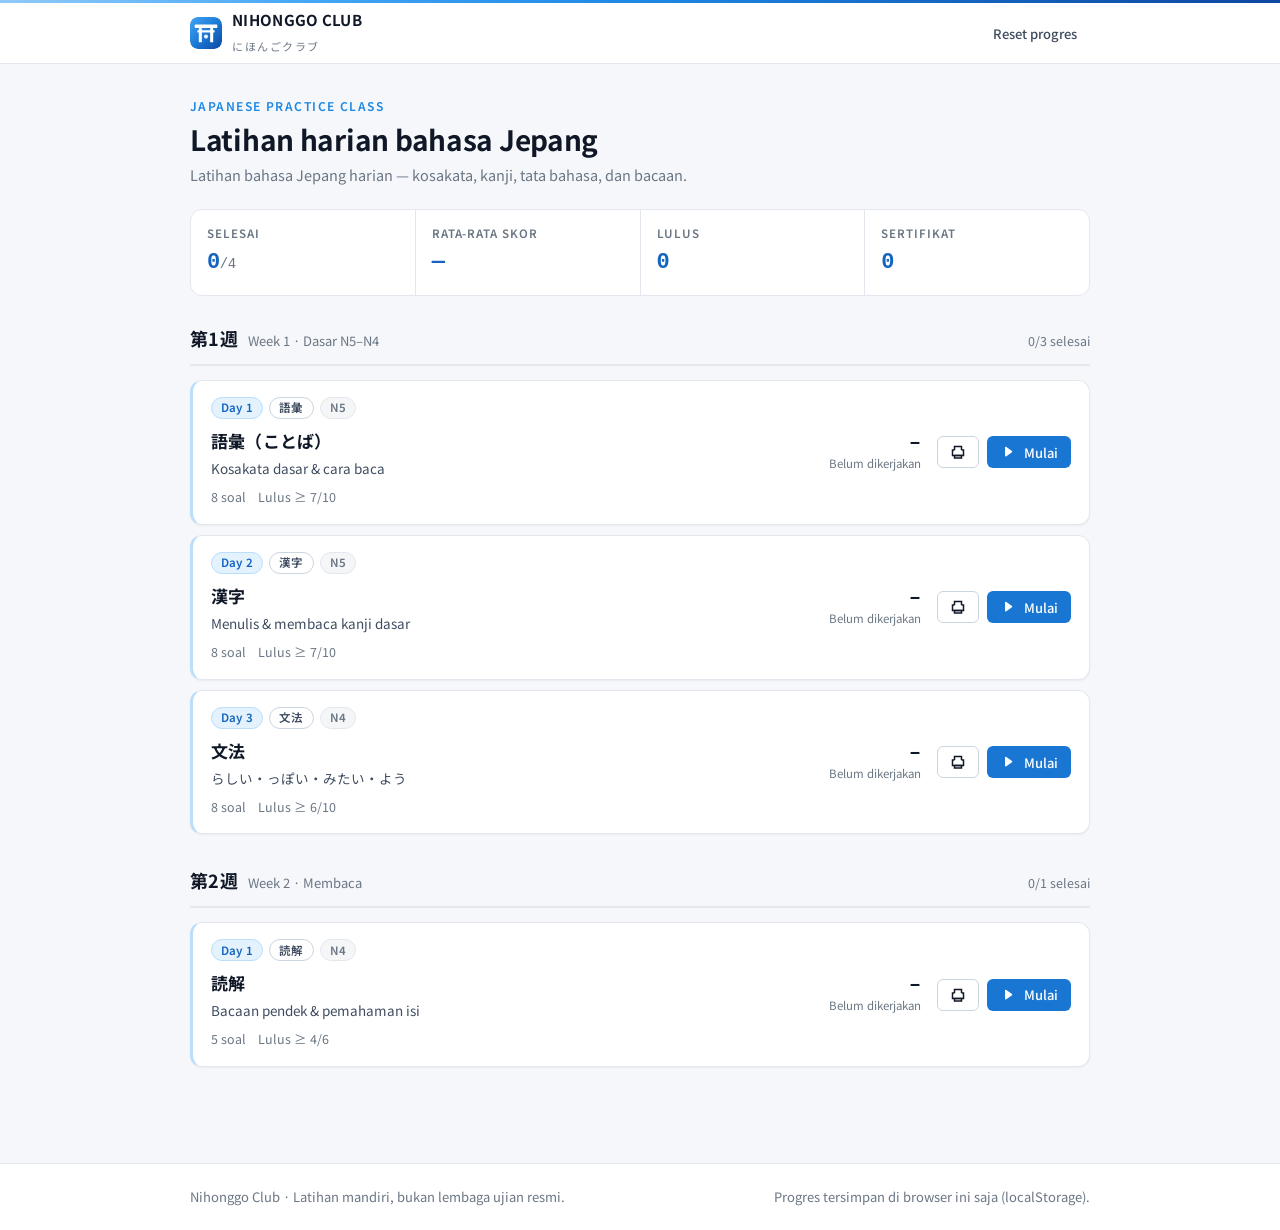
==== index.html @ 47287358 "Nihonggo Club: platform latihan bahasa Jepang berbasis JSON - index/quiz/result/certificate/print un" ====
<!DOCTYPE html>
<html lang="id">
<head>
<meta charset="UTF-8">
<meta name="viewport" content="width=device-width, initial-scale=1">
<title>Nihonggo Club — Latihan Bahasa Jepang</title>
<meta name="description" content="Kumpulan latihan bahasa Jepang harian: kosakata, kanji, tata bahasa, dan bacaan. Kerjakan, lihat hasil, cetak soal, dan unduh sertifikat.">
<link rel="icon" href="assets/logo.svg">
<link rel="preconnect" href="https://fonts.googleapis.com">
<link rel="preconnect" href="https://fonts.gstatic.com" crossorigin>
<link href="https://fonts.googleapis.com/css2?family=Noto+Sans+JP:wght@400;500;700&display=swap" rel="stylesheet">
<link rel="stylesheet" href="css/style.css">
<link rel="stylesheet" href="css/home.css">
</head>
<body>
<div class="accent-bar"></div>

<header class="site-header">
  <div class="container site-header__inner">
    <a class="brand" href="index.html">
      <img src="assets/logo.svg" alt="">
      <span>
        <span class="brand__name">NIHONGGO CLUB</span><br>
        <span class="brand__jp">にほんごクラブ</span>
      </span>
    </a>
    <nav class="site-nav">
      <button type="button" class="btn btn--ghost btn--sm" id="resetProgress">Reset progres</button>
    </nav>
  </div>
</header>

<main class="site-main">
  <div class="container">

    <section class="hero">
      <p class="page-head__eyebrow">Japanese Practice Class</p>
      <h1 class="hero__title">Latihan harian bahasa Jepang</h1>
      <p class="hero__sub" id="tagline">Kosakata, kanji, tata bahasa, dan bacaan — dikerjakan langsung di browser.</p>
    </section>

    <section class="stats" id="stats" hidden>
      <div class="stat">
        <div class="stat__label">Selesai</div>
        <div class="stat__value" id="statDone">0<span class="stat__unit" id="statTotal">/0</span></div>
      </div>
      <div class="stat">
        <div class="stat__label">Rata-rata skor</div>
        <div class="stat__value" id="statAvg">—</div>
      </div>
      <div class="stat">
        <div class="stat__label">Lulus</div>
        <div class="stat__value" id="statPass">0</div>
      </div>
      <div class="stat">
        <div class="stat__label">Sertifikat</div>
        <div class="stat__value" id="statCert">0</div>
      </div>
    </section>

    <div id="app">
      <p class="skeleton-note">Memuat daftar materi…</p>
    </div>

  </div>
</main>

<footer class="site-footer">
  <div class="container site-footer__inner">
    <span>Nihonggo Club · Latihan mandiri, bukan lembaga ujian resmi.</span>
    <span>Progres tersimpan di browser ini saja (localStorage).</span>
  </div>
</footer>

<script src="js/common.js"></script>
<script src="js/app.js"></script>
</body>
</html>
---- css/style.css ----
/* ==========================================================================
   Nihonggo Club — base
   Tokens, layout, header/footer, cards, badges, buttons (shadcn-style)
   ========================================================================== */

/* --- Palette ------------------------------------------------------------ */
:root {
  --alice-blue: #e3f2fd;
  --icy-blue: #bbdefb;
  --sky-blue: #90caf9;
  --cool-sky: #64b5f6;
  --cool-sky-2: #42a5f5;
  --dodger-blue: #2196f3;
  --brilliant-azure: #1e88e5;
  --twitter-blue: #1976d2;
  --ocean-deep: #1565c0;
  --cobalt-blue: #0d47a1;

  --gradient-brand: linear-gradient(90deg, #90caf9, #42a5f5, #1e88e5, #1565c0, #0d47a1);

  /* Semantic */
  --primary: var(--twitter-blue);
  --primary-hover: var(--ocean-deep);
  --primary-soft: var(--alice-blue);

  --ink: #101827;
  --ink-soft: #3f4c5f;
  --muted: #6b7684;
  --line: #e4e8ee;
  --line-strong: #cbd5e1;
  --bg: #f5f7fa;
  --card: #ffffff;

  --success: #15803d;
  --success-soft: #edfaf1;
  --success-line: #bbe6c9;
  --danger: #b42318;
  --danger-soft: #fdf2f1;
  --danger-line: #f2c9c4;
  --warning: #b45309;
  --warning-soft: #fff8ed;

  --radius: 12px;
  --radius-sm: 8px;
  --ring: rgba(25, 118, 210, 0.35);

  --shadow-sm: 0 1px 2px rgba(16, 24, 39, 0.05);
  --shadow: 0 1px 3px rgba(16, 24, 39, 0.06), 0 8px 24px -12px rgba(13, 71, 161, 0.18);

  --font-sans: -apple-system, BlinkMacSystemFont, "Segoe UI", Roboto, "Helvetica Neue",
    "Noto Sans JP", "Yu Gothic UI", "Hiragino Kaku Gothic ProN", Meiryo, sans-serif;
  --font-jp: "Noto Sans JP", "Yu Gothic UI", "Hiragino Kaku Gothic ProN", Meiryo, sans-serif;
  --font-serif-jp: "Noto Serif JP", "Yu Mincho", "Hiragino Mincho ProN", "MS Mincho", serif;
  --font-mono: ui-monospace, SFMono-Regular, "SF Mono", Menlo, Consolas, monospace;
}

/* --- Reset -------------------------------------------------------------- */
*,
*::before,
*::after { box-sizing: border-box; }

html { -webkit-text-size-adjust: 100%; }

body {
  margin: 0;
  background: var(--bg);
  color: var(--ink);
  font-family: var(--font-sans);
  font-size: 15px;
  line-height: 1.65;
  -webkit-font-smoothing: antialiased;
}

h1, h2, h3, h4, p, figure { margin: 0; }
ul, ol { margin: 0; padding: 0; list-style: none; }
img, svg { display: block; max-width: 100%; }
a { color: var(--primary); text-decoration: none; }
a:hover { text-decoration: underline; }
input, button, select, textarea { font: inherit; color: inherit; }
:focus-visible { outline: none; }

/* --- Layout ------------------------------------------------------------- */
.container {
  width: 100%;
  max-width: 940px;
  margin: 0 auto;
  padding: 0 20px;
}
.container-narrow { max-width: 760px; }

.accent-bar {
  height: 3px;
  background: var(--gradient-brand);
}

.site-header {
  background: var(--card);
  border-bottom: 1px solid var(--line);
  position: sticky;
  top: 0;
  z-index: 30;
}
.site-header__inner {
  display: flex;
  align-items: center;
  gap: 16px;
  min-height: 60px;
}
.brand {
  display: flex;
  align-items: center;
  gap: 10px;
  color: var(--ink);
  text-decoration: none;
}
.brand:hover { text-decoration: none; }
.brand img { width: 32px; height: 32px; border-radius: 8px; }
.brand__name {
  font-size: 15px;
  font-weight: 700;
  letter-spacing: 0.02em;
  line-height: 1.15;
}
.brand__jp {
  font-family: var(--font-jp);
  font-size: 11px;
  color: var(--muted);
  letter-spacing: 0.14em;
  line-height: 1.2;
}
.site-nav {
  margin-left: auto;
  display: flex;
  align-items: center;
  gap: 6px;
}

.site-main { padding: 32px 0 64px; }

.site-footer {
  border-top: 1px solid var(--line);
  background: var(--card);
  padding: 22px 0;
  color: var(--muted);
  font-size: 13px;
}
.site-footer__inner {
  display: flex;
  flex-wrap: wrap;
  gap: 8px 16px;
  align-items: center;
  justify-content: space-between;
}

/* --- Page heading ------------------------------------------------------- */
.page-head { margin-bottom: 24px; }
.page-head__eyebrow {
  font-size: 12px;
  font-weight: 600;
  letter-spacing: 0.12em;
  text-transform: uppercase;
  color: var(--brilliant-azure);
  margin-bottom: 6px;
}
.page-head h1 {
  font-family: var(--font-jp);
  font-size: 26px;
  font-weight: 700;
  letter-spacing: 0.01em;
}
.page-head__sub {
  color: var(--muted);
  font-size: 14px;
  margin-top: 4px;
}

/* --- Card --------------------------------------------------------------- */
.card {
  background: var(--card);
  border: 1px solid var(--line);
  border-radius: var(--radius);
  box-shadow: var(--shadow-sm);
}
.card__body { padding: 20px; }
.card__head {
  padding: 14px 20px;
  border-bottom: 1px solid var(--line);
  display: flex;
  align-items: center;
  gap: 12px;
}
.card__title {
  font-size: 14px;
  font-weight: 600;
  letter-spacing: 0.01em;
}

/* --- Badge -------------------------------------------------------------- */
.badge {
  display: inline-flex;
  align-items: center;
  gap: 5px;
  height: 22px;
  padding: 0 9px;
  border-radius: 999px;
  border: 1px solid var(--line-strong);
  background: #fff;
  color: var(--ink-soft);
  font-size: 11.5px;
  font-weight: 600;
  letter-spacing: 0.02em;
  white-space: nowrap;
}
.badge--brand { background: var(--alice-blue); border-color: var(--icy-blue); color: var(--ocean-deep); }
.badge--pass { background: var(--success-soft); border-color: var(--success-line); color: var(--success); }
.badge--fail { background: var(--danger-soft); border-color: var(--danger-line); color: var(--danger); }
.badge--muted { background: #f4f6f8; border-color: var(--line); color: var(--muted); }

/* --- Buttons (shadcn/ui style) ------------------------------------------ */
.btn {
  display: inline-flex;
  align-items: center;
  justify-content: center;
  gap: 8px;
  height: 36px;
  padding: 0 16px;
  border: 1px solid transparent;
  border-radius: var(--radius-sm);
  background: transparent;
  font-size: 14px;
  font-weight: 500;
  line-height: 1;
  white-space: nowrap;
  text-decoration: none;
  cursor: pointer;
  user-select: none;
  transition: background-color 0.15s ease, border-color 0.15s ease, color 0.15s ease,
    box-shadow 0.15s ease, opacity 0.15s ease;
}
.btn:hover { text-decoration: none; }
.btn:focus-visible { box-shadow: 0 0 0 2px #fff, 0 0 0 4px var(--ring); }
.btn:disabled,
.btn[aria-disabled="true"] { opacity: 0.5; pointer-events: none; }
.btn svg { width: 16px; height: 16px; flex: none; }

.btn--primary { background: var(--primary); color: #fff; }
.btn--primary:hover { background: var(--primary-hover); }
.btn--primary:active { background: var(--cobalt-blue); }

.btn--secondary { background: var(--alice-blue); color: var(--ocean-deep); }
.btn--secondary:hover { background: var(--icy-blue); }

.btn--outline { border-color: var(--line-strong); background: #fff; color: var(--ink); }
.btn--outline:hover { background: var(--alice-blue); border-color: var(--sky-blue); color: var(--ocean-deep); }

.btn--ghost { color: var(--ink-soft); }
.btn--ghost:hover { background: var(--alice-blue); color: var(--ocean-deep); }

.btn--destructive { background: var(--danger); color: #fff; }
.btn--destructive:hover { background: #93231a; }

.btn--link { height: auto; padding: 0; color: var(--primary); text-underline-offset: 4px; }
.btn--link:hover { text-decoration: underline; }

.btn--sm { height: 32px; padding: 0 12px; font-size: 13px; border-radius: 6px; }
.btn--lg { height: 44px; padding: 0 22px; font-size: 15px; }
.btn--icon { width: 36px; padding: 0; }
.btn--block { width: 100%; }

.btn-row {
  display: flex;
  flex-wrap: wrap;
  gap: 8px;
}

/* --- Form --------------------------------------------------------------- */
.field { display: block; }
.field__label {
  display: block;
  font-size: 13px;
  font-weight: 600;
  margin-bottom: 6px;
  color: var(--ink-soft);
}
.input {
  display: block;
  width: 100%;
  height: 40px;
  padding: 0 12px;
  border: 1px solid var(--line-strong);
  border-radius: var(--radius-sm);
  background: #fff;
  transition: border-color 0.15s ease, box-shadow 0.15s ease;
}
.input::placeholder { color: #9aa4b2; }
.input:focus {
  border-color: var(--cool-sky);
  box-shadow: 0 0 0 3px var(--ring);
  outline: none;
}
.input--invalid { border-color: var(--danger); }
.field__hint { font-size: 12.5px; color: var(--muted); margin-top: 6px; }
.field__error { font-size: 12.5px; color: var(--danger); margin-top: 6px; display: none; }
.field__error.is-visible { display: block; }

/* --- Utility ------------------------------------------------------------ */
.jp { font-family: var(--font-jp); }
.mono { font-family: var(--font-mono); }
.muted { color: var(--muted); }
.text-sm { font-size: 13px; }
.stack > * + * { margin-top: 16px; }
.hidden { display: none !important; }
.sr-only {
  position: absolute; width: 1px; height: 1px; padding: 0; margin: -1px;
  overflow: hidden; clip: rect(0 0 0 0); white-space: nowrap; border: 0;
}

/* --- State blocks ------------------------------------------------------- */
.state {
  background: var(--card);
  border: 1px solid var(--line);
  border-radius: var(--radius);
  padding: 40px 24px;
  text-align: center;
}
.state__title { font-size: 17px; font-weight: 700; margin-bottom: 6px; }
.state__desc { color: var(--muted); font-size: 14px; max-width: 520px; margin: 0 auto 18px; }
.state__desc code {
  font-family: var(--font-mono);
  font-size: 12.5px;
  background: #f1f4f8;
  border: 1px solid var(--line);
  border-radius: 6px;
  padding: 1px 6px;
}
.state--error .state__title { color: var(--danger); }

.skeleton-note {
  text-align: center;
  color: var(--muted);
  font-size: 14px;
  padding: 48px 0;
}

@media (max-width: 640px) {
  .page-head h1 { font-size: 22px; }
  .site-main { padding: 24px 0 48px; }
}
---- css/home.css ----
/* ==========================================================================
   Nihonggo Club — beranda
   ========================================================================== */

.hero { margin-bottom: 22px; }
.hero__title {
  font-size: 28px;
  font-weight: 700;
  letter-spacing: -0.01em;
  line-height: 1.25;
}
.hero__sub {
  color: var(--muted);
  font-size: 14.5px;
  margin-top: 6px;
  max-width: 620px;
}

/* --- Stat strip --------------------------------------------------------- */
.stats {
  display: grid;
  grid-template-columns: repeat(4, 1fr);
  gap: 1px;
  background: var(--line);
  border: 1px solid var(--line);
  border-radius: var(--radius);
  overflow: hidden;
  margin-bottom: 28px;
}
.stat { background: var(--card); padding: 14px 16px; }
.stat__label {
  font-size: 11.5px;
  font-weight: 600;
  letter-spacing: 0.08em;
  text-transform: uppercase;
  color: var(--muted);
}
.stat__value {
  font-size: 22px;
  font-weight: 700;
  font-family: var(--font-mono);
  letter-spacing: -0.02em;
  color: var(--ocean-deep);
  margin-top: 2px;
}
.stat__unit { font-size: 14px; color: var(--muted); font-weight: 500; }

/* --- Week --------------------------------------------------------------- */
.week { margin-bottom: 32px; }
.week__head {
  display: flex;
  align-items: baseline;
  gap: 10px;
  padding-bottom: 10px;
  margin-bottom: 14px;
  border-bottom: 2px solid var(--line);
}
.week__title {
  font-family: var(--font-jp);
  font-size: 18px;
  font-weight: 700;
  letter-spacing: 0.02em;
}
.week__sub { font-size: 13px; color: var(--muted); }
.week__count { margin-left: auto; font-size: 12.5px; color: var(--muted); }

.day-list { display: grid; gap: 10px; }

.day-card {
  display: flex;
  align-items: center;
  gap: 18px;
  background: var(--card);
  border: 1px solid var(--line);
  border-left: 3px solid var(--icy-blue);
  border-radius: var(--radius);
  padding: 16px 18px;
  box-shadow: var(--shadow-sm);
  transition: border-color 0.15s ease, box-shadow 0.15s ease, transform 0.15s ease;
}
.day-card:hover {
  border-color: var(--line-strong);
  border-left-color: var(--dodger-blue);
  box-shadow: var(--shadow);
}
.day-card.is-passed { border-left-color: var(--success); }
.day-card.is-failed { border-left-color: var(--warning); }

.day-card__main { flex: 1; min-width: 0; }
.day-card__tags { display: flex; flex-wrap: wrap; gap: 6px; margin-bottom: 8px; }
.day-card__title {
  font-family: var(--font-jp);
  font-size: 17px;
  font-weight: 700;
  letter-spacing: 0.01em;
}
.day-card__sub { font-size: 13.5px; color: var(--ink-soft); margin-top: 2px; }
.day-card__meta {
  font-size: 12.5px;
  color: var(--muted);
  margin-top: 8px;
  display: flex;
  flex-wrap: wrap;
  gap: 4px 12px;
}
.day-card__side {
  display: flex;
  align-items: center;
  gap: 16px;
  flex: none;
}
.day-score { text-align: right; min-width: 74px; }
.day-score__value {
  font-family: var(--font-mono);
  font-size: 20px;
  font-weight: 700;
  line-height: 1.1;
  color: var(--ink);
}
.day-score__value.is-pass { color: var(--success); }
.day-score__value.is-fail { color: var(--warning); }
.day-score__note { font-size: 11.5px; color: var(--muted); }
.day-card__actions { display: flex; gap: 8px; }

@media (max-width: 760px) {
  .stats { grid-template-columns: repeat(2, 1fr); }
  .day-card { flex-direction: column; align-items: stretch; gap: 14px; }
  .day-card__side { justify-content: space-between; }
  .day-score { text-align: left; }
  .day-card__actions { flex-wrap: wrap; justify-content: flex-end; }
}
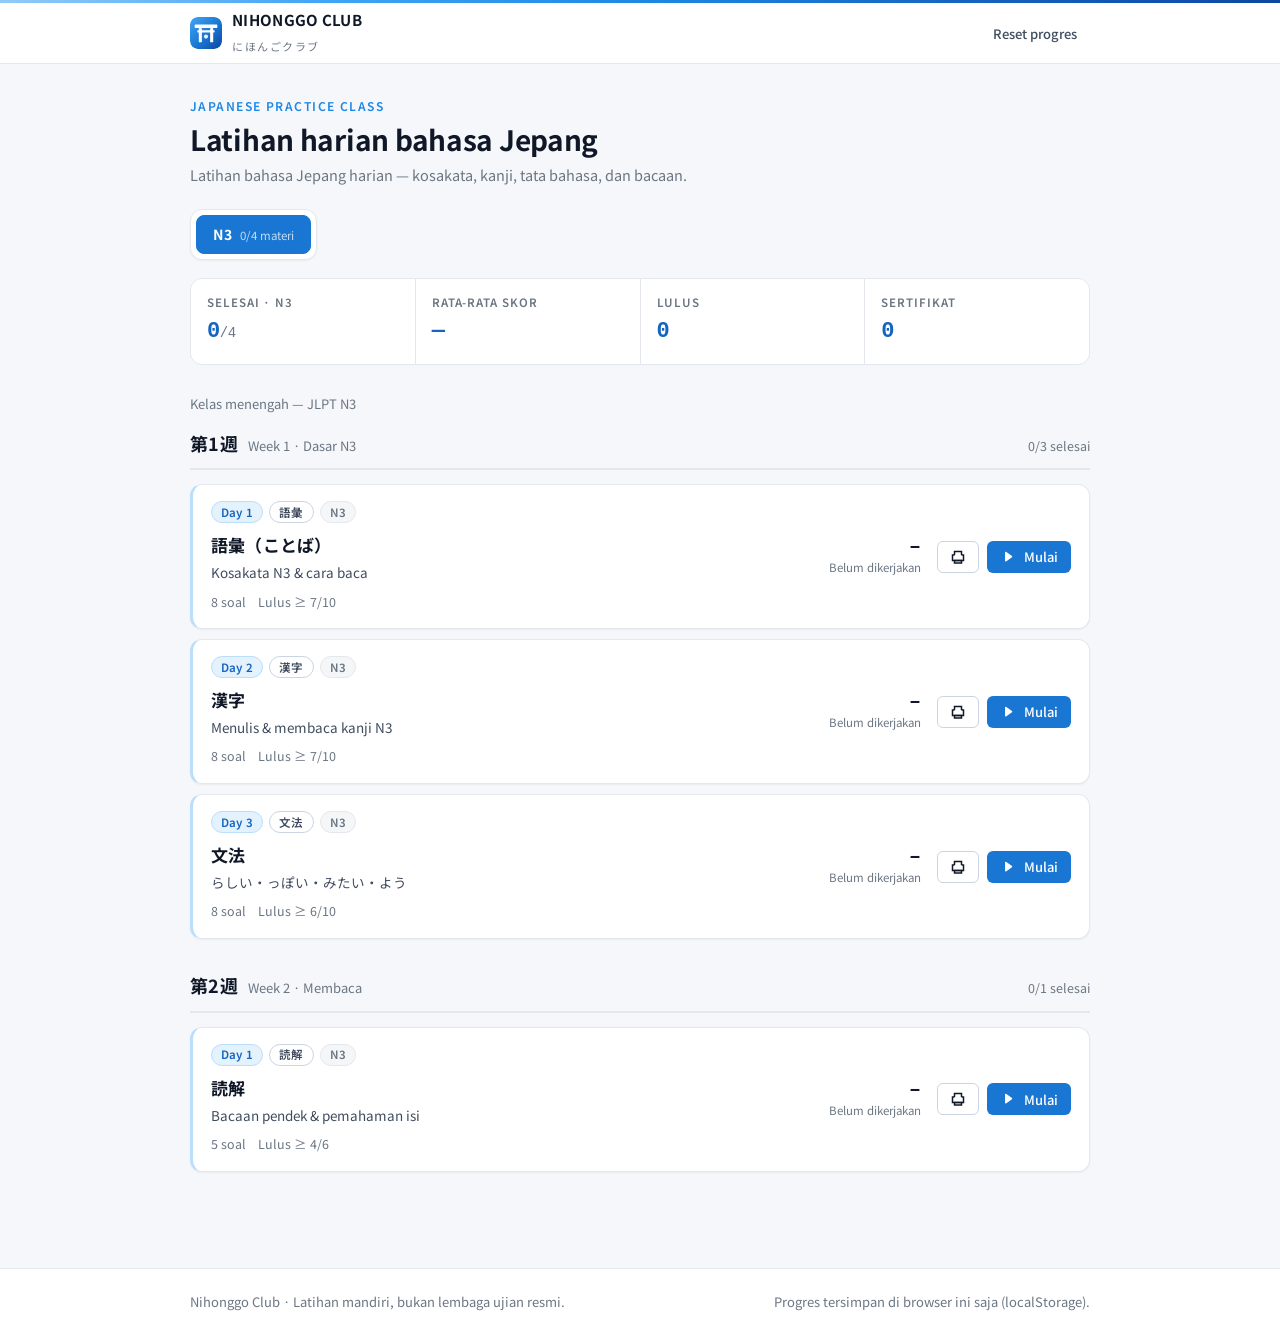
==== commit e341723f: "Susun data per level: data/<level>/<week>/<day>.json - manifest.json kini levels[] -> weeks[] -> day" ====
--- a/index.html
+++ b/index.html
@@ -39,9 +39,11 @@
       <p class="hero__sub" id="tagline">Kosakata, kanji, tata bahasa, dan bacaan — dikerjakan langsung di browser.</p>
     </section>
 
+    <div class="level-tabs" id="levelTabs" hidden></div>
+
     <section class="stats" id="stats" hidden>
       <div class="stat">
-        <div class="stat__label">Selesai</div>
+        <div class="stat__label" id="statLabel">Selesai</div>
         <div class="stat__value" id="statDone">0<span class="stat__unit" id="statTotal">/0</span></div>
       </div>
       <div class="stat">
--- a/css/home.css
+++ b/css/home.css
@@ -14,6 +14,52 @@
   font-size: 14.5px;
   margin-top: 6px;
   max-width: 620px;
+}
+
+/* --- Tab level ---------------------------------------------------------- */
+.level-tabs {
+  display: flex;
+  flex-wrap: wrap;
+  gap: 6px;
+  padding: 5px;
+  background: var(--card);
+  border: 1px solid var(--line);
+  border-radius: 12px;
+  margin-bottom: 18px;
+  width: fit-content;
+  max-width: 100%;
+  box-shadow: var(--shadow-sm);
+}
+.level-tab {
+  display: flex;
+  align-items: baseline;
+  gap: 8px;
+  padding: 7px 16px;
+  border: 1px solid transparent;
+  border-radius: 8px;
+  background: transparent;
+  cursor: pointer;
+  color: var(--ink-soft);
+  transition: background-color 0.15s ease, color 0.15s ease, border-color 0.15s ease;
+}
+.level-tab:hover { background: var(--alice-blue); color: var(--ocean-deep); }
+.level-tab.is-active {
+  background: var(--twitter-blue);
+  border-color: var(--twitter-blue);
+  color: #fff;
+}
+.level-tab__name {
+  font-size: 14px;
+  font-weight: 700;
+  letter-spacing: 0.04em;
+}
+.level-tab__meta { font-size: 11.5px; opacity: 0.75; }
+.level-tab:focus-visible { box-shadow: 0 0 0 2px #fff, 0 0 0 4px var(--ring); outline: none; }
+
+.level-note {
+  font-size: 13px;
+  color: var(--muted);
+  margin-bottom: 14px;
 }
 
 /* --- Stat strip --------------------------------------------------------- */
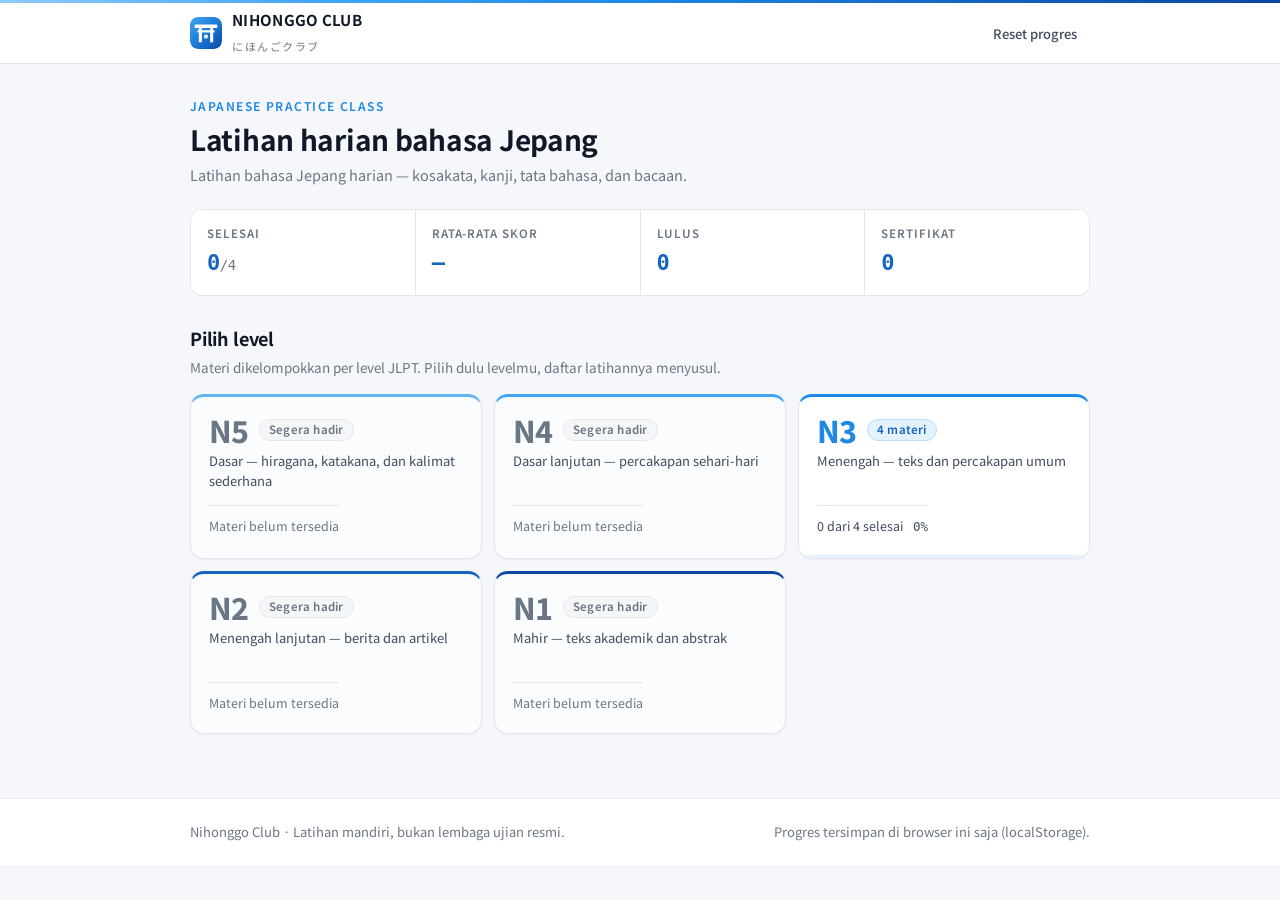
==== commit 6efddee4: "Beranda dua tahap (pilih level N5-N1) dan tautan tanpa .html - manifest berisi lima level; baru N3 y" ====
--- a/index.html
+++ b/index.html
@@ -17,7 +17,7 @@
 
 <header class="site-header">
   <div class="container site-header__inner">
-    <a class="brand" href="index.html">
+    <a class="brand" href="./">
       <img src="assets/logo.svg" alt="">
       <span>
         <span class="brand__name">NIHONGGO CLUB</span><br>
--- a/css/style.css
+++ b/css/style.css
@@ -335,6 +335,66 @@
 }
 .state--error .state__title { color: var(--danger); }
 
+/* --- Pemilih materi ----------------------------------------------------- */
+.picker-head { margin-bottom: 20px; }
+.picker-head h1 {
+  font-size: 22px;
+  font-weight: 700;
+  letter-spacing: -0.01em;
+}
+.picker-head p {
+  color: var(--muted);
+  font-size: 14px;
+  margin-top: 4px;
+}
+.picker-head code {
+  font-family: var(--font-mono);
+  font-size: 12.5px;
+  background: #eef2f7;
+  border-radius: 5px;
+  padding: 1px 6px;
+}
+
+.picker-group { margin-bottom: 20px; }
+.picker-group__head {
+  display: flex;
+  align-items: baseline;
+  gap: 10px;
+  padding-bottom: 8px;
+  margin-bottom: 8px;
+  border-bottom: 2px solid var(--line);
+  font-size: 15px;
+  font-weight: 700;
+  letter-spacing: 0.02em;
+}
+.picker-group__sub { font-size: 12.5px; font-weight: 400; color: var(--muted); }
+
+.picker-item {
+  display: flex;
+  align-items: center;
+  gap: 12px;
+  padding: 12px 16px;
+  margin-bottom: 8px;
+  background: var(--card);
+  border: 1px solid var(--line);
+  border-radius: var(--radius);
+  box-shadow: var(--shadow-sm);
+  color: var(--ink);
+  text-decoration: none;
+  transition: border-color 0.15s ease, box-shadow 0.15s ease, background-color 0.15s ease;
+}
+.picker-item:hover {
+  text-decoration: none;
+  border-color: var(--sky-blue);
+  background: #fbfdff;
+  box-shadow: var(--shadow);
+}
+.picker-item__text { flex: 1; min-width: 0; display: flex; flex-direction: column; }
+.picker-item__text b { font-size: 15px; font-weight: 700; }
+.picker-item__text span { font-size: 12.5px; color: var(--muted); }
+.picker-item__go { color: var(--muted); font-size: 16px; flex: none; }
+.picker-item:hover .picker-item__go { color: var(--twitter-blue); }
+
 .skeleton-note {
   text-align: center;
   color: var(--muted);
--- a/css/home.css
+++ b/css/home.css
@@ -15,6 +15,107 @@
   margin-top: 6px;
   max-width: 620px;
 }
+
+/* --- Layar pilih level -------------------------------------------------- */
+.chooser-head { margin-bottom: 16px; }
+.chooser-head h2 {
+  font-size: 18px;
+  font-weight: 700;
+  letter-spacing: -0.01em;
+}
+.chooser-head p { font-size: 13.5px; color: var(--muted); margin-top: 2px; }
+
+.level-grid {
+  display: grid;
+  grid-template-columns: repeat(auto-fill, minmax(232px, 1fr));
+  gap: 12px;
+}
+
+.level-card {
+  --tone: var(--twitter-blue);
+  position: relative;
+  display: flex;
+  flex-direction: column;
+  gap: 6px;
+  text-align: left;
+  padding: 18px 18px 20px;
+  background: var(--card);
+  border: 1px solid var(--line);
+  border-top: 3px solid var(--tone);
+  border-radius: 14px;
+  box-shadow: var(--shadow-sm);
+  cursor: pointer;
+  overflow: hidden;
+  transition: transform 0.15s ease, box-shadow 0.15s ease, border-color 0.15s ease;
+}
+.level-card:hover {
+  transform: translateY(-2px);
+  box-shadow: var(--shadow);
+  border-color: var(--line-strong);
+  border-top-color: var(--tone);
+}
+.level-card:focus-visible { outline: none; box-shadow: 0 0 0 3px var(--ring); }
+.level-card.is-empty { cursor: pointer; background: #fbfcfe; }
+.level-card.is-empty .level-card__code { color: var(--muted); }
+
+.level-card__top {
+  display: flex;
+  align-items: center;
+  justify-content: space-between;
+  gap: 10px;
+}
+.level-card__code {
+  font-size: 30px;
+  font-weight: 800;
+  letter-spacing: -0.02em;
+  line-height: 1;
+  color: var(--tone);
+}
+.level-card__desc {
+  font-size: 13px;
+  color: var(--ink-soft);
+  line-height: 1.55;
+  min-height: 40px;
+}
+.level-card__foot {
+  display: flex;
+  align-items: baseline;
+  justify-content: space-between;
+  gap: 10px;
+  margin-top: 8px;
+  padding-top: 10px;
+  border-top: 1px solid var(--line);
+  font-size: 12.5px;
+  color: var(--ink-soft);
+}
+.level-card__bar {
+  position: absolute;
+  left: 0;
+  right: 0;
+  bottom: 0;
+  height: 3px;
+  background: var(--alice-blue);
+}
+.level-card__bar span {
+  display: block;
+  height: 100%;
+  background: var(--tone);
+  transition: width 0.3s ease;
+}
+
+/* --- Kepala level ------------------------------------------------------- */
+.level-head {
+  display: flex;
+  align-items: center;
+  gap: 14px;
+  margin-bottom: 18px;
+}
+.level-head__title {
+  font-size: 20px;
+  font-weight: 700;
+  letter-spacing: 0.01em;
+}
+.level-head__sub { font-size: 13px; color: var(--muted); }
 
 /* --- Tab level ---------------------------------------------------------- */
 .level-tabs {
@@ -30,6 +131,7 @@
   max-width: 100%;
   box-shadow: var(--shadow-sm);
 }
+.level-tabs[hidden] { display: none; }
 .level-tab {
   display: flex;
   align-items: baseline;
@@ -54,6 +156,7 @@
   letter-spacing: 0.04em;
 }
 .level-tab__meta { font-size: 11.5px; opacity: 0.75; }
+.level-tab.is-empty:not(.is-active) { opacity: 0.55; }
 .level-tab:focus-visible { box-shadow: 0 0 0 2px #fff, 0 0 0 4px var(--ring); outline: none; }
 
 .level-note {
@@ -73,6 +176,7 @@
   overflow: hidden;
   margin-bottom: 28px;
 }
+.stats[hidden] { display: none; }
 .stat { background: var(--card); padding: 14px 16px; }
 .stat__label {
   font-size: 11.5px;
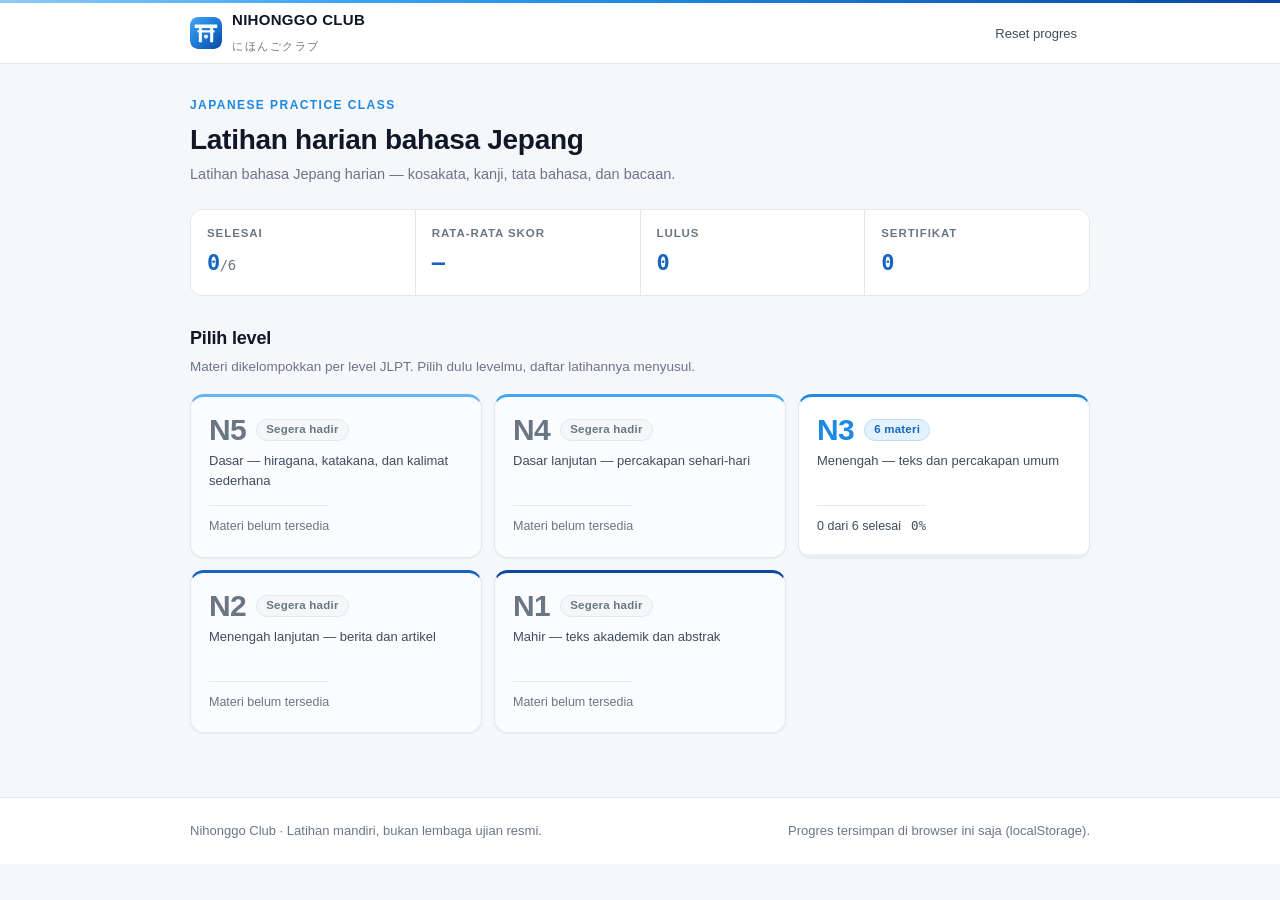
==== commit 640c32eb: "feat: implement quiz results tracking, encryption utilities, and proctoring system" ====
--- a/index.html
+++ b/index.html
@@ -2,6 +2,8 @@
 <html lang="id">
 <head>
 <meta charset="UTF-8">
+<meta http-equiv="Content-Security-Policy" content="default-src 'self'; script-src 'self'; style-src 'self' 'unsafe-inline' https://fonts.googleapis.com; font-src 'self' https://fonts.gstatic.com; img-src 'self' data:; object-src 'none'; frame-src 'none';">
+<script src="js/proctor.js"></script>
 <meta name="viewport" content="width=device-width, initial-scale=1">
 <title>Nihonggo Club — Latihan Bahasa Jepang</title>
 <meta name="description" content="Kumpulan latihan bahasa Jepang harian: kosakata, kanji, tata bahasa, dan bacaan. Kerjakan, lihat hasil, cetak soal, dan unduh sertifikat.">
